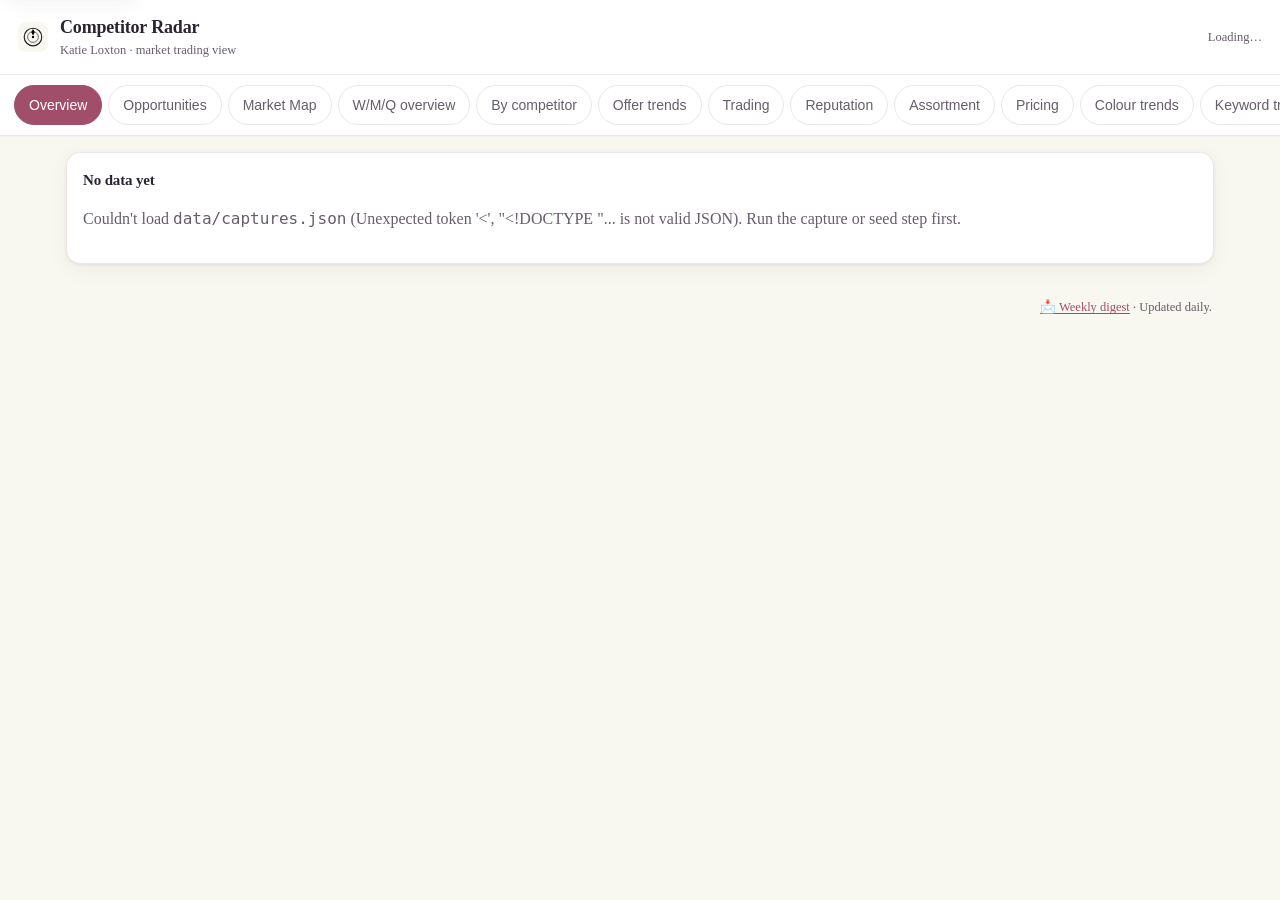
==== docs/index.html @ 7d876c5b "Seed Katie Loxton Competitor Radar (rebrand from Joma) Import the competitor-radar codebase and rebr" ====
<!DOCTYPE html>
<html lang="en-GB">
<head>
  <meta charset="utf-8" />
  <meta name="viewport" content="width=device-width, initial-scale=1, viewport-fit=cover" />
  <title>Katie Loxton Competitor Radar</title>
  <meta name="theme-color" content="#b46a83" />
  <link rel="manifest" href="manifest.webmanifest" />
  <link rel="icon" href="icon.svg" type="image/svg+xml" />
  <link rel="apple-touch-icon" href="icon.svg" />
  <link rel="stylesheet" href="styles.css" />
</head>
<body>
  <a class="skip-link" href="#view">Skip to content</a>
  <header class="topbar">
    <div class="brand">
      <img class="logo" src="icon.svg" alt="" aria-hidden="true" width="30" height="30" />
      <div>
        <h1>Competitor Radar</h1>
        <p class="sub">Katie Loxton &middot; market trading view</p>
      </div>
    </div>
    <div class="meta" id="freshness" role="status" aria-live="polite">Loading…</div>
  </header>

  <div id="sampleBanner" class="banner hidden" role="status">
    Showing <strong>SAMPLE</strong> data. The first real capture replaces this automatically.
  </div>

  <nav class="tabs" id="tabs" aria-label="Dashboard sections"></nav>

  <main id="view" tabindex="-1" role="tabpanel" aria-label="Dashboard content"><div class="loading">Loading data…</div></main>

  <footer class="foot">
    <span id="footStatus"></span>
    <span><a href="digest.html">📩 Weekly digest</a> &middot; Updated daily.</span>
  </footer>

  <script src="app.js"></script>
</body>
</html>
---- docs/styles.css ----
:root{
  --bg:#f8f7f0; --card:#ffffff; --ink:#2a2430; --muted:#675d6b;
  --line:#ece5ea; --accent:#a04e6a; --accent2:#5a73a0;
  --good:#2f7d54; --bad:#b83a3a; --warn:#8a6410;
  --radius:14px; --shadow:0 1px 3px rgba(40,30,45,.07),0 6px 22px rgba(40,30,45,.05);
  --focus:#1f5fb0;
  /* Header/tab heights are measured in JS so the sticky tab bar always sits
     directly under the header, whatever the viewport. Fallbacks for no-JS. */
  --topbar-h:58px; --tabs-h:55px;
}
*{box-sizing:border-box}
html{-webkit-text-size-adjust:100%}
body{margin:0;background:var(--bg);color:var(--ink);
  font:16px/1.5 "Times New Roman",Times,serif}
h1,h2,h3{margin:0;font-weight:650;letter-spacing:-.01em}
a{color:var(--accent);text-decoration:underline;text-underline-offset:2px}

/* Visible keyboard focus for every interactive element. */
:focus-visible{outline:3px solid var(--focus);outline-offset:2px;border-radius:6px}
/* Don't show the ring on mouse click when focus-visible is supported. */
:focus:not(:focus-visible){outline:none}

/* Screen-reader-only utility + skip link. */
.sr-only{position:absolute;width:1px;height:1px;padding:0;margin:-1px;
  overflow:hidden;clip:rect(0,0,0,0);white-space:nowrap;border:0}
.skip-link{position:absolute;left:8px;top:-48px;z-index:50;background:#fff;
  color:var(--accent);padding:10px 14px;border-radius:8px;border:1px solid var(--line);
  box-shadow:var(--shadow);transition:top .15s}
.skip-link:focus{top:8px}

.topbar{display:flex;justify-content:space-between;align-items:center;gap:12px;
  padding:14px 18px;background:#fff;border-bottom:1px solid var(--line);
  position:sticky;top:0;z-index:5}
.brand{display:flex;gap:12px;align-items:center;min-width:0}
.logo{width:30px;height:30px;border-radius:8px;display:block;flex:0 0 auto}
.topbar h1{font-size:18px}
.sub{margin:0;color:var(--muted);font-size:12.5px}
.meta{font-size:12.5px;color:var(--muted);text-align:right;flex:0 0 auto}

.banner{background:#fff5d6;border-bottom:1px solid #efe0a8;color:#6b540f;
  padding:8px 18px;font-size:14px}
.hidden{display:none}

.tabs{display:flex;gap:6px;overflow-x:auto;-webkit-overflow-scrolling:touch;
  padding:10px 14px;background:#fff;border-bottom:1px solid var(--line);
  position:sticky;top:var(--topbar-h);z-index:4;scrollbar-width:thin}
.tabs button{flex:0 0 auto;border:1px solid var(--line);background:#fff;
  color:var(--muted);padding:9px 14px;min-height:40px;border-radius:999px;font-size:14px;
  cursor:pointer;white-space:nowrap;transition:.15s}
.tabs button:hover{border-color:var(--accent);color:var(--ink)}
.tabs button.active{background:var(--accent);border-color:var(--accent);color:#fff}

main{padding:16px;max-width:1180px;margin:0 auto}
main:focus{outline:none}
.loading{color:var(--muted);padding:40px;text-align:center}

.grid{display:grid;gap:14px}
.cols-2{grid-template-columns:repeat(auto-fit,minmax(300px,1fr))}
.cols-3{grid-template-columns:repeat(auto-fit,minmax(230px,1fr))}

.card{background:var(--card);border:1px solid var(--line);border-radius:var(--radius);
  box-shadow:var(--shadow);padding:16px}
.card+.card,.grid+.card,.card+.grid,.grid+.grid{margin-top:14px}
.card h3{font-size:15px;margin-bottom:4px}
.card .hint{color:var(--muted);font-size:12.5px;margin:0 0 12px}

.obs{margin:4px 0 0;padding-left:20px}
.obs li{margin:7px 0;font-size:13.5px;line-height:1.5}

.kpi{display:flex;flex-direction:column;gap:2px}
.kpi .big{font-size:26px;font-weight:700}
.kpi .lbl{color:var(--muted);font-size:12.5px}

.row{display:flex;justify-content:space-between;align-items:center;gap:10px;
  padding:7px 0;border-bottom:1px dashed var(--line)}
.row:last-child{border-bottom:0}
.row .name{display:flex;align-items:center;gap:9px;min-width:0}
.row .name b{font-weight:600;white-space:nowrap;overflow:hidden;text-overflow:ellipsis}
.self{color:var(--accent);font-weight:700}

.pill{font-size:12px;padding:2px 9px;border-radius:999px;background:#f0ebee;color:var(--muted);
  display:inline-block}
.pill.good{background:#e3f1ea;color:var(--good)}
.pill.bad{background:#f7e4e4;color:var(--bad)}
.pill.warn{background:#f6ecd5;color:var(--warn)}

.bar{height:9px;border-radius:99px;background:#e9e2e7;overflow:hidden;min-width:60px;flex:1}
.bar>span{display:block;height:100%;background:var(--accent)}

.swatches{display:flex;flex-wrap:wrap;gap:6px}
.sw{display:flex;align-items:center;gap:6px;font-size:12.5px;color:var(--muted)}
.sw i{width:16px;height:16px;border-radius:4px;display:inline-block;border:1px solid rgba(0,0,0,.08)}
.swrow{display:flex;height:22px;border-radius:6px;overflow:hidden;border:1px solid var(--line)}
.swrow i{display:block;height:100%}

.tag{display:inline-block;font-size:12.5px;padding:3px 9px;border-radius:7px;
  background:#f0ebee;margin:0 5px 6px 0;color:var(--ink)}
.tag b{color:var(--accent)}

table{width:100%;border-collapse:collapse;font-size:13.5px}
th,td{text-align:left;padding:8px 8px;border-bottom:1px solid var(--line);vertical-align:top}
th{color:var(--muted);font-weight:600;font-size:12.5px;position:sticky;top:0;background:#fff}
td.num{text-align:right;font-variant-numeric:tabular-nums}
.tablewrap{overflow:auto;-webkit-overflow-scrolling:touch;max-height:70vh;
  border:1px solid var(--line);border-radius:var(--radius);background:#fff}

.shotwrap{display:flex;gap:16px;flex-wrap:wrap}
.shotmain{flex:1;min-width:min(300px,100%)}
.shotmain img{width:100%;border-radius:12px;border:1px solid var(--line);background:#fff}
.shotctrl{display:flex;gap:10px;align-items:center;margin:10px 0}
.shotctrl input[type=range]{flex:1;min-height:32px}
.btn{border:1px solid var(--line);background:#fff;border-radius:9px;padding:9px 14px;
  min-height:40px;cursor:pointer;color:var(--ink);font-size:14px}
.btn:hover{border-color:var(--accent)}
.brandpick{display:flex;flex-wrap:wrap;gap:6px;margin-bottom:12px}
.brandpick button{font-size:13.5px;border:1px solid var(--line);background:#fff;
  padding:8px 13px;min-height:38px;border-radius:999px;cursor:pointer;color:var(--ink)}
.brandpick button:hover{border-color:var(--accent)}
.brandpick button.active{background:var(--accent);color:#fff;border-color:var(--accent)}

.muted{color:var(--muted)}
.foot{display:flex;justify-content:space-between;gap:12px;flex-wrap:wrap;
  color:var(--muted);font-size:12.5px;padding:18px;max-width:1180px;margin:0 auto}

/* ---- responsive ---- */
@media (max-width:720px){
  .topbar{padding:12px 14px}
  .tabs{padding:8px 12px}
  main{padding:14px 12px}
  .foot{padding:16px 12px}
}
@media (max-width:560px){
  .topbar{flex-wrap:wrap;gap:6px 12px}
  .topbar h1{font-size:16px}
  .logo{width:26px;height:26px}
  .meta{text-align:left;flex-basis:100%;order:3}
  .banner{padding:8px 14px}
  .card{padding:14px}
  .kpi .big{font-size:22px}
  /* Let pricing/listing labels wrap instead of forcing a fixed-width column. */
  .row .name[style*="flex:0 0 150px"],
  .row .name[style*="flex:0 0 160px"]{flex-basis:110px!important}
}

/* Respect users who prefer reduced motion. */
@media (prefers-reduced-motion:reduce){
  *,*::before,*::after{transition:none!important;animation:none!important;
    scroll-behavior:auto!important}
}
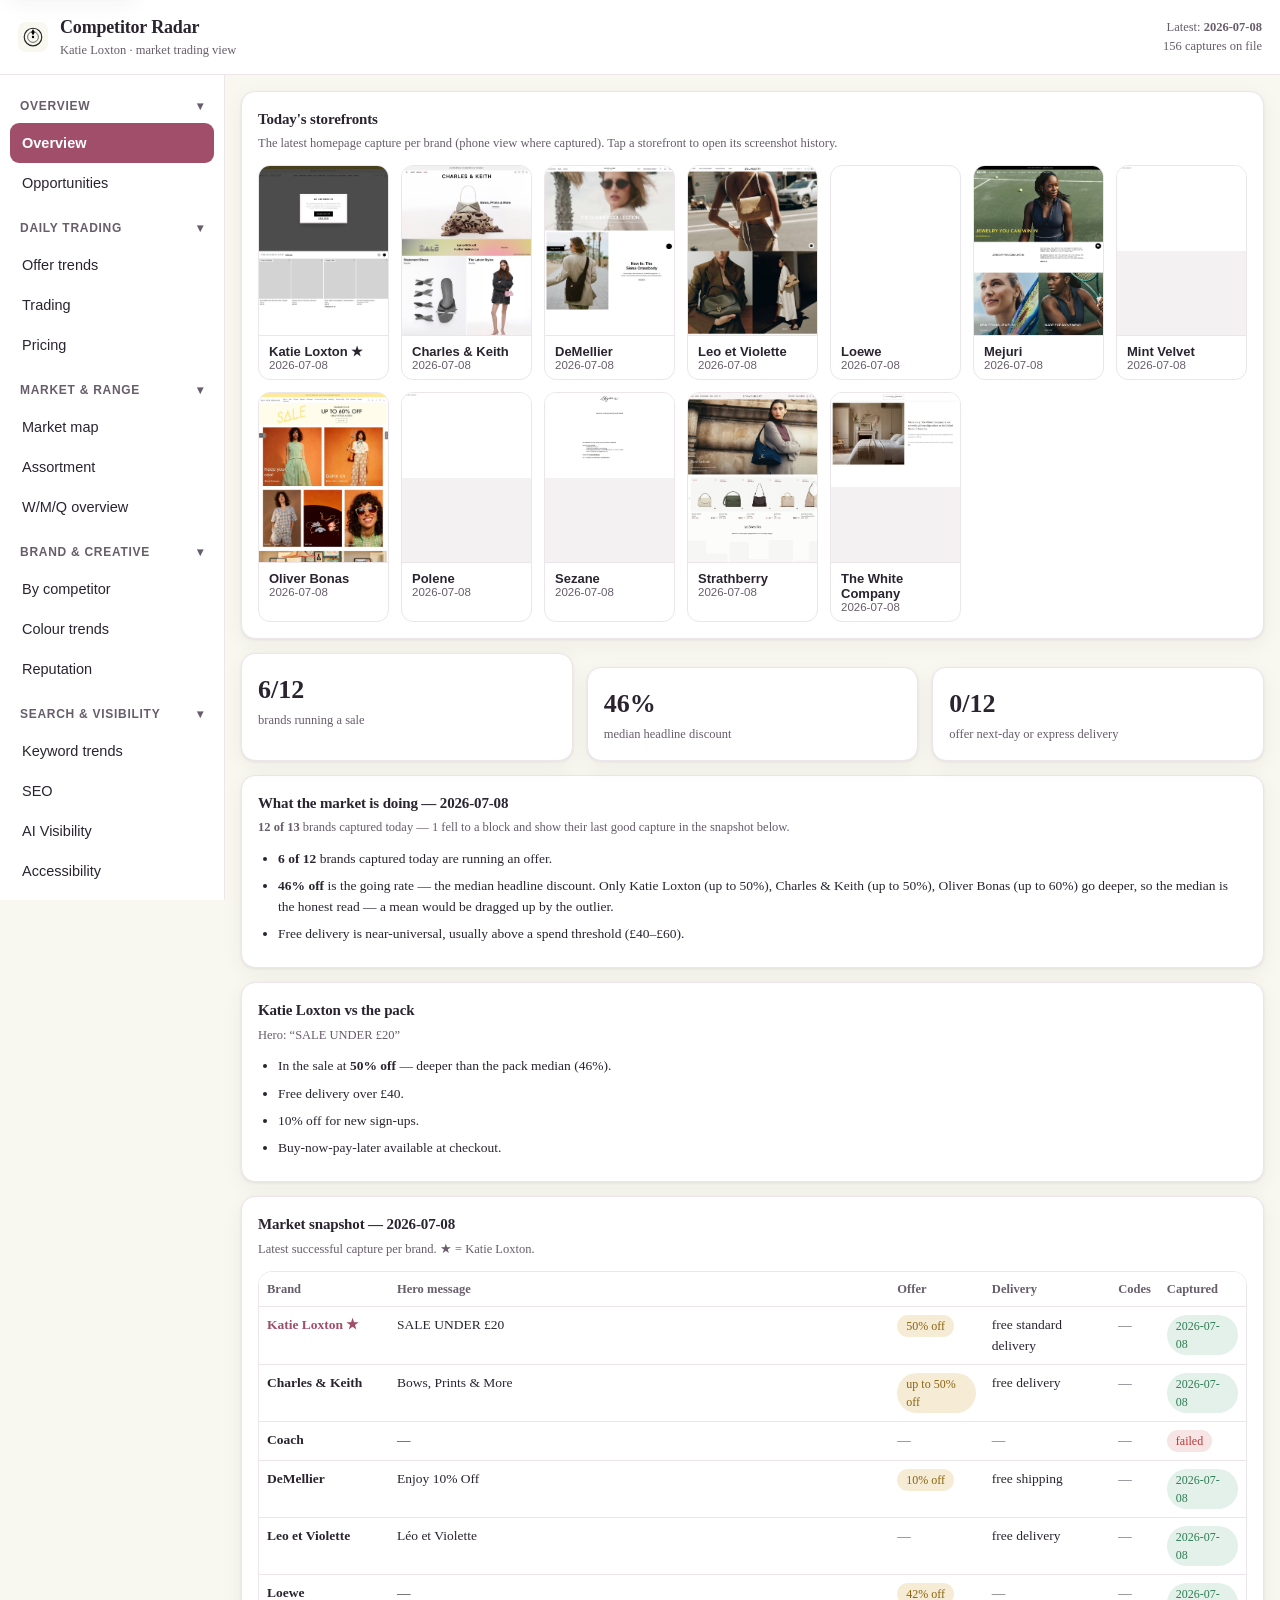
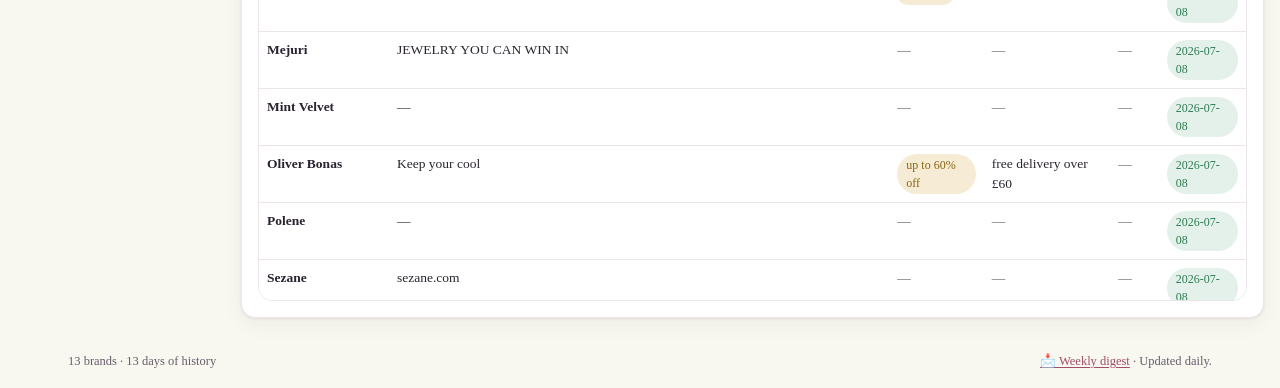
==== commit d4bbc6d0: "dashboard: grouped side nav, storefronts hero, screenshot gallery, opportunity infographics - Replac" ====
--- a/docs/index.html
+++ b/docs/index.html
@@ -13,6 +13,10 @@
 <body>
   <a class="skip-link" href="#view">Skip to content</a>
   <header class="topbar">
+    <button id="navToggle" class="navtoggle" aria-label="Open navigation"
+            aria-expanded="false" aria-controls="sidenav">
+      <span aria-hidden="true">☰</span>
+    </button>
     <div class="brand">
       <img class="logo" src="icon.svg" alt="" aria-hidden="true" width="30" height="30" />
       <div>
@@ -27,9 +31,11 @@
     Showing <strong>SAMPLE</strong> data. The first real capture replaces this automatically.
   </div>
 
-  <nav class="tabs" id="tabs" aria-label="Dashboard sections"></nav>
-
-  <main id="view" tabindex="-1" role="tabpanel" aria-label="Dashboard content"><div class="loading">Loading data…</div></main>
+  <div class="layout">
+    <div id="backdrop" class="backdrop" hidden></div>
+    <nav class="sidenav" id="sidenav" aria-label="Dashboard sections"></nav>
+    <main id="view" tabindex="-1" role="tabpanel" aria-label="Dashboard content"><div class="loading">Loading data…</div></main>
+  </div>
 
   <footer class="foot">
     <span id="footStatus"></span>
--- a/docs/styles.css
+++ b/docs/styles.css
@@ -1,12 +1,14 @@
 :root{
   --bg:#f8f7f0; --card:#ffffff; --ink:#2a2430; --muted:#675d6b;
   --line:#ece5ea; --accent:#a04e6a; --accent2:#5a73a0;
+  --accent-bg:#f0e5ea; --bad-bg:#f7e4e4;
   --good:#2f7d54; --bad:#b83a3a; --warn:#8a6410;
   --radius:14px; --shadow:0 1px 3px rgba(40,30,45,.07),0 6px 22px rgba(40,30,45,.05);
   --focus:#1f5fb0;
-  /* Header/tab heights are measured in JS so the sticky tab bar always sits
-     directly under the header, whatever the viewport. Fallbacks for no-JS. */
-  --topbar-h:58px; --tabs-h:55px;
+  /* Header height is measured in JS so the sticky side nav always sits
+     directly under the header, whatever the viewport. Fallback for no-JS. */
+  --topbar-h:58px;
+  --sidenav-w:225px;
 }
 *{box-sizing:border-box}
 html{-webkit-text-size-adjust:100%}
@@ -30,27 +32,46 @@
 
 .topbar{display:flex;justify-content:space-between;align-items:center;gap:12px;
   padding:14px 18px;background:#fff;border-bottom:1px solid var(--line);
-  position:sticky;top:0;z-index:5}
+  position:sticky;top:0;z-index:20}
 .brand{display:flex;gap:12px;align-items:center;min-width:0}
 .logo{width:30px;height:30px;border-radius:8px;display:block;flex:0 0 auto}
 .topbar h1{font-size:18px}
 .sub{margin:0;color:var(--muted);font-size:12.5px}
 .meta{font-size:12.5px;color:var(--muted);text-align:right;flex:0 0 auto}
 
+/* Hamburger — drawer toggle, hidden on desktop where the nav is persistent. */
+.navtoggle{display:none;border:1px solid var(--line);background:#fff;color:var(--ink);
+  border-radius:9px;padding:6px 12px;min-height:40px;min-width:44px;font-size:18px;
+  cursor:pointer}
+.navtoggle:hover{border-color:var(--accent)}
+
 .banner{background:#fff5d6;border-bottom:1px solid #efe0a8;color:#6b540f;
   padding:8px 18px;font-size:14px}
 .hidden{display:none}
 
-.tabs{display:flex;gap:6px;overflow-x:auto;-webkit-overflow-scrolling:touch;
-  padding:10px 14px;background:#fff;border-bottom:1px solid var(--line);
-  position:sticky;top:var(--topbar-h);z-index:4;scrollbar-width:thin}
-.tabs button{flex:0 0 auto;border:1px solid var(--line);background:#fff;
-  color:var(--muted);padding:9px 14px;min-height:40px;border-radius:999px;font-size:14px;
-  cursor:pointer;white-space:nowrap;transition:.15s}
-.tabs button:hover{border-color:var(--accent);color:var(--ink)}
-.tabs button.active{background:var(--accent);border-color:var(--accent);color:#fff}
-
-main{padding:16px;max-width:1180px;margin:0 auto}
+/* ---- layout: persistent side nav + content ---- */
+.layout{display:flex;align-items:flex-start;max-width:1400px;margin:0 auto}
+.sidenav{flex:0 0 var(--sidenav-w);position:sticky;top:var(--topbar-h);
+  height:calc(100vh - var(--topbar-h));overflow-y:auto;scrollbar-width:thin;
+  padding:14px 10px 24px;background:#fff;border-right:1px solid var(--line)}
+.backdrop{position:fixed;inset:0;background:rgba(30,20,30,.45);z-index:24}
+
+.navgroup+.navgroup{margin-top:8px}
+.navhead{display:flex;justify-content:space-between;align-items:center;width:100%;
+  border:0;background:none;color:var(--muted);font-size:12px;font-weight:700;
+  letter-spacing:.06em;text-transform:uppercase;padding:8px 10px;min-height:34px;
+  cursor:pointer;border-radius:8px}
+.navhead:hover{color:var(--ink)}
+.navhead .chev{transition:transform .15s}
+.navgroup.collapsed .chev{transform:rotate(-90deg)}
+.navgroup.collapsed .navitems{display:none}
+.navitem{display:block;width:100%;text-align:left;border:0;background:none;
+  color:var(--ink);font-size:14.5px;padding:9px 12px;min-height:40px;
+  border-radius:9px;cursor:pointer}
+.navitem:hover{background:var(--accent-bg)}
+.navitem.active{background:var(--accent);color:#fff;font-weight:600}
+
+main{flex:1;min-width:0;padding:16px;max-width:1180px}
 main:focus{outline:none}
 .loading{color:var(--muted);padding:40px;text-align:center}
 
@@ -81,7 +102,7 @@
 .pill{font-size:12px;padding:2px 9px;border-radius:999px;background:#f0ebee;color:var(--muted);
   display:inline-block}
 .pill.good{background:#e3f1ea;color:var(--good)}
-.pill.bad{background:#f7e4e4;color:var(--bad)}
+.pill.bad{background:var(--bad-bg);color:var(--bad)}
 .pill.warn{background:#f6ecd5;color:var(--warn)}
 
 .bar{height:9px;border-radius:99px;background:#e9e2e7;overflow:hidden;min-width:60px;flex:1}
@@ -103,6 +124,42 @@
 td.num{text-align:right;font-variant-numeric:tabular-nums}
 .tablewrap{overflow:auto;-webkit-overflow-scrolling:touch;max-height:70vh;
   border:1px solid var(--line);border-radius:var(--radius);background:#fff}
+
+/* ---- storefronts hero (Overview) ---- */
+.storefronts{display:grid;gap:12px;grid-template-columns:repeat(auto-fill,minmax(130px,1fr))}
+.storefront{border:1px solid var(--line);background:#fff;border-radius:12px;padding:0;
+  overflow:hidden;cursor:pointer;text-align:left;display:flex;flex-direction:column}
+.storefront:hover{border-color:var(--accent);box-shadow:var(--shadow)}
+.storefront .shot{display:block;height:170px;overflow:hidden;background:#f4f1f3;
+  border-bottom:1px solid var(--line)}
+.storefront .shot img{width:100%;height:auto;display:block;object-fit:cover;object-position:top}
+.storefront .lbl{display:block;padding:8px 10px;font-size:13px;font-weight:600;color:var(--ink)}
+.storefront .lbl .date{display:block;font-weight:400;font-size:11.5px;color:var(--muted)}
+
+/* ---- screenshot gallery + lightbox ---- */
+.gallery{display:grid;gap:12px;grid-template-columns:repeat(auto-fill,minmax(160px,1fr))}
+.galleryitem{border:1px solid var(--line);background:#fff;border-radius:12px;padding:0;
+  overflow:hidden;cursor:pointer;text-align:left;display:flex;flex-direction:column}
+.galleryitem:hover{border-color:var(--accent);box-shadow:var(--shadow)}
+.galleryitem .shot{display:block;height:200px;overflow:hidden;background:#f4f1f3;
+  border-bottom:1px solid var(--line)}
+.galleryitem .shot img{width:100%;height:auto;display:block;object-fit:cover;object-position:top}
+.galleryitem .lbl{display:block;padding:8px 10px;font-size:13px;font-weight:600;color:var(--ink)}
+.galleryitem .lbl .date{display:block;font-weight:400;font-size:11.5px;color:var(--muted);margin-bottom:3px}
+
+.lightbox{position:fixed;inset:0;z-index:40;background:rgba(25,18,26,.72);
+  display:flex;flex-direction:column;padding:16px}
+.lightbox-bar{display:flex;justify-content:space-between;align-items:center;gap:10px;
+  flex-wrap:wrap;background:#fff;border-radius:12px;padding:10px 14px;margin-bottom:10px;
+  font-size:14px}
+.lightbox-ctl{display:flex;gap:8px}
+.lightbox-body{flex:1;overflow:auto;border-radius:12px;background:#fff}
+.lightbox-body img{width:100%;height:auto;display:block}
+
+/* ---- opportunity infographics ---- */
+.opp{padding:12px 0;border-top:1px solid var(--line)}
+.oppdiagram{margin-top:10px;overflow-x:auto}
+.oppsvg{width:100%;max-width:640px;height:auto;display:block}
 
 .shotwrap{display:flex;gap:16px;flex-wrap:wrap}
 .shotmain{flex:1;min-width:min(300px,100%)}
@@ -112,6 +169,8 @@
 .btn{border:1px solid var(--line);background:#fff;border-radius:9px;padding:9px 14px;
   min-height:40px;cursor:pointer;color:var(--ink);font-size:14px}
 .btn:hover{border-color:var(--accent)}
+.btn[disabled]{opacity:.45;cursor:default}
+.btn[disabled]:hover{border-color:var(--line)}
 .brandpick{display:flex;flex-wrap:wrap;gap:6px;margin-bottom:12px}
 .brandpick button{font-size:13.5px;border:1px solid var(--line);background:#fff;
   padding:8px 13px;min-height:38px;border-radius:999px;cursor:pointer;color:var(--ink)}
@@ -122,21 +181,32 @@
 .foot{display:flex;justify-content:space-between;gap:12px;flex-wrap:wrap;
   color:var(--muted);font-size:12.5px;padding:18px;max-width:1180px;margin:0 auto}
 
-/* ---- responsive ---- */
+/* ---- responsive: below 900px the side nav becomes an off-canvas drawer ---- */
+@media (max-width:900px){
+  .navtoggle{display:inline-flex;align-items:center;justify-content:center}
+  .sidenav{position:fixed;left:0;top:0;bottom:0;height:100vh;z-index:25;
+    transform:translateX(-105%);transition:transform .18s ease-out;
+    box-shadow:0 0 30px rgba(30,20,30,.25);padding-top:16px}
+  body.nav-open .sidenav{transform:translateX(0)}
+  body:not(.nav-open) .backdrop{display:none}
+}
 @media (max-width:720px){
   .topbar{padding:12px 14px}
-  .tabs{padding:8px 12px}
   main{padding:14px 12px}
   .foot{padding:16px 12px}
 }
 @media (max-width:560px){
-  .topbar{flex-wrap:wrap;gap:6px 12px}
   .topbar h1{font-size:16px}
   .logo{width:26px;height:26px}
-  .meta{text-align:left;flex-basis:100%;order:3}
+  .sub{display:none}
   .banner{padding:8px 14px}
   .card{padding:14px}
   .kpi .big{font-size:22px}
+  .storefronts{grid-template-columns:repeat(auto-fill,minmax(105px,1fr))}
+  .storefront .shot{height:130px}
+  .gallery{grid-template-columns:repeat(auto-fill,minmax(130px,1fr))}
+  .galleryitem .shot{height:160px}
+  .lightbox{padding:8px}
   /* Let pricing/listing labels wrap instead of forcing a fixed-width column. */
   .row .name[style*="flex:0 0 150px"],
   .row .name[style*="flex:0 0 160px"]{flex-basis:110px!important}
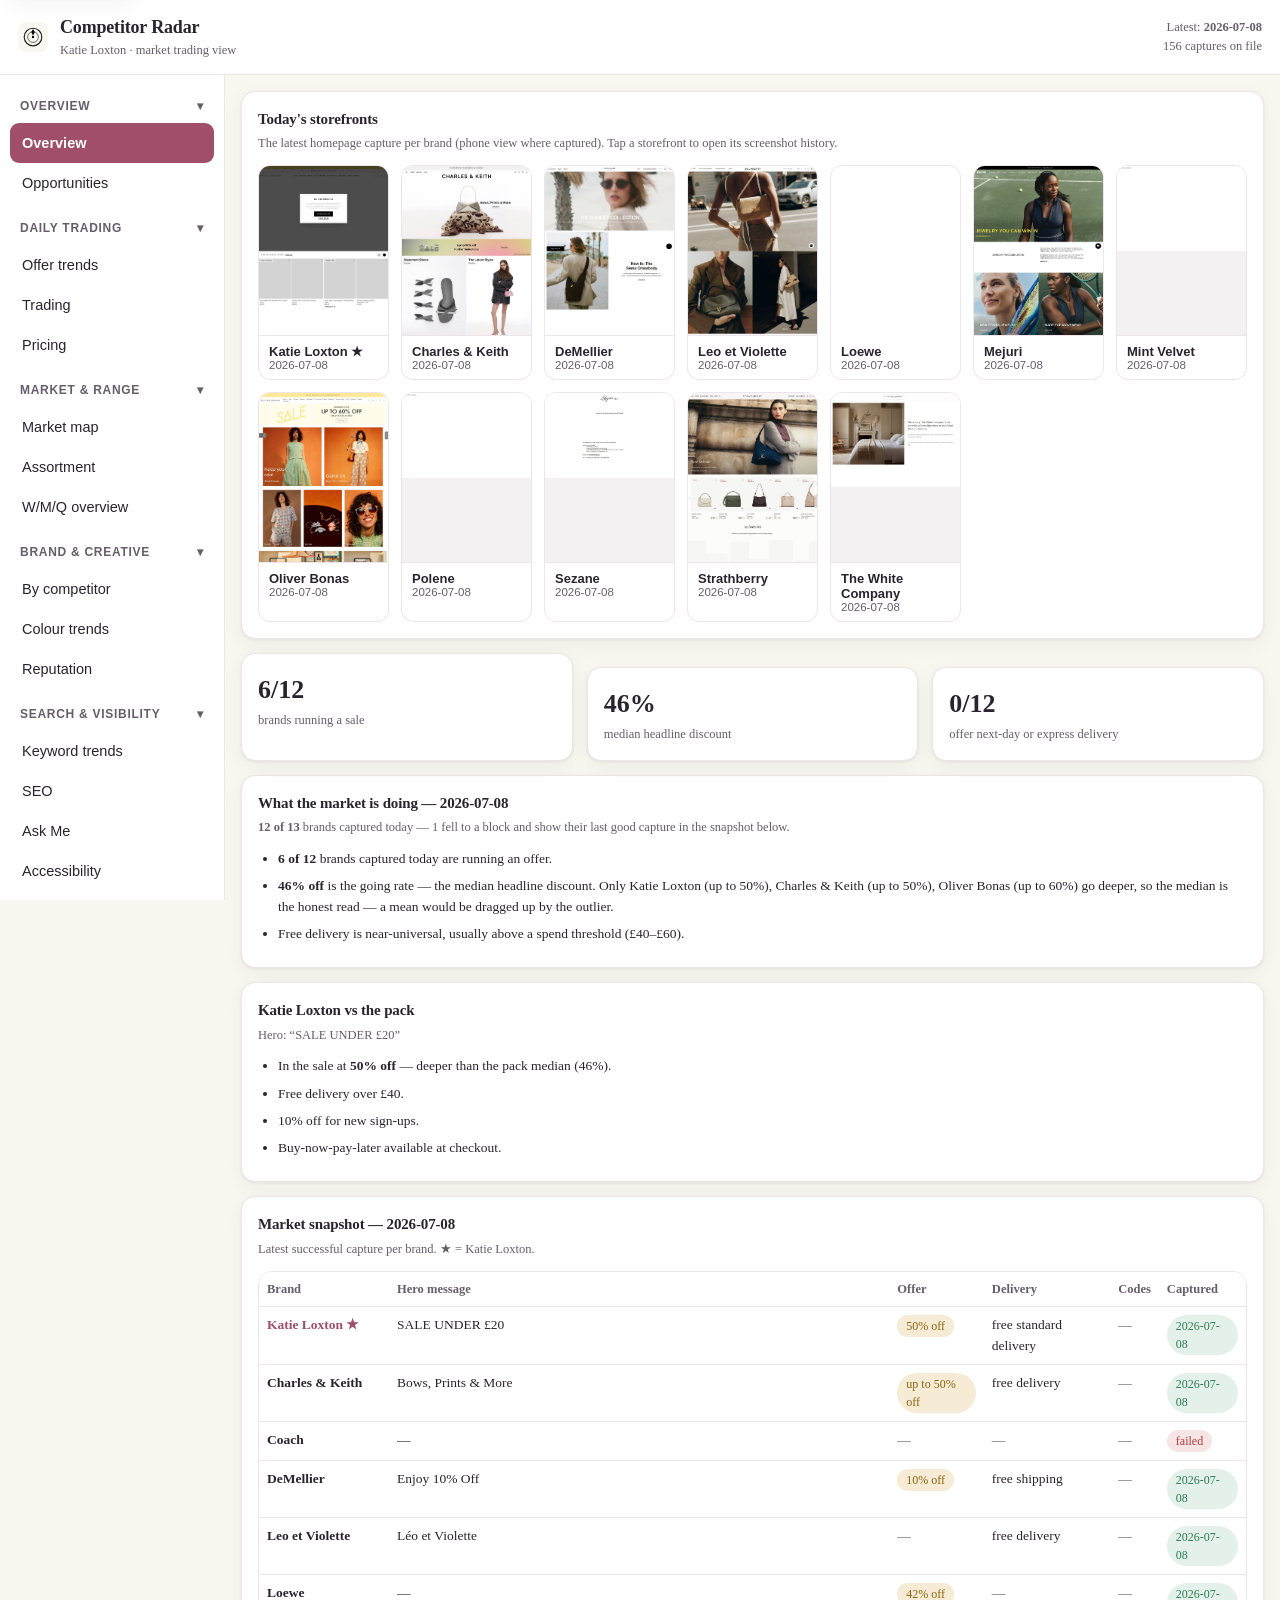
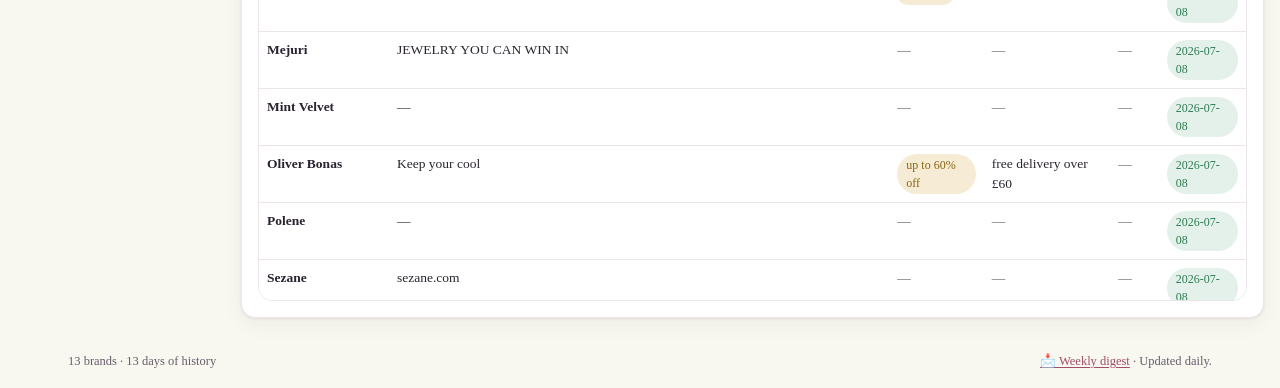
==== commit 20c471bc: "ask me: deterministic Q&A tab over the captured record New docs/ask.js — a pure client-side query en" ====
--- a/docs/index.html
+++ b/docs/index.html
@@ -42,6 +42,7 @@
     <span><a href="digest.html">📩 Weekly digest</a> &middot; Updated daily.</span>
   </footer>
 
+  <script src="ask.js"></script>
   <script src="app.js"></script>
 </body>
 </html>
--- a/docs/styles.css
+++ b/docs/styles.css
@@ -155,6 +155,15 @@
 .lightbox-ctl{display:flex;gap:8px}
 .lightbox-body{flex:1;overflow:auto;border-radius:12px;background:#fff}
 .lightbox-body img{width:100%;height:auto;display:block}
+
+/* ---- Ask Me ---- */
+.askform{display:flex;gap:8px;margin:10px 0 14px;flex-wrap:wrap}
+.askform input{flex:1;min-width:min(280px,100%);border:1px solid var(--line);
+  border-radius:9px;padding:10px 12px;font:inherit;font-size:14.5px;
+  background:#fff;color:var(--ink)}
+.askform input:focus-visible{outline:3px solid var(--focus);outline-offset:1px}
+.asktext{font-size:15px;line-height:1.55;margin:6px 0 2px}
+.askev{min-height:34px;padding:5px 11px;font-size:12.5px}
 
 /* ---- opportunity infographics ---- */
 .opp{padding:12px 0;border-top:1px solid var(--line)}
